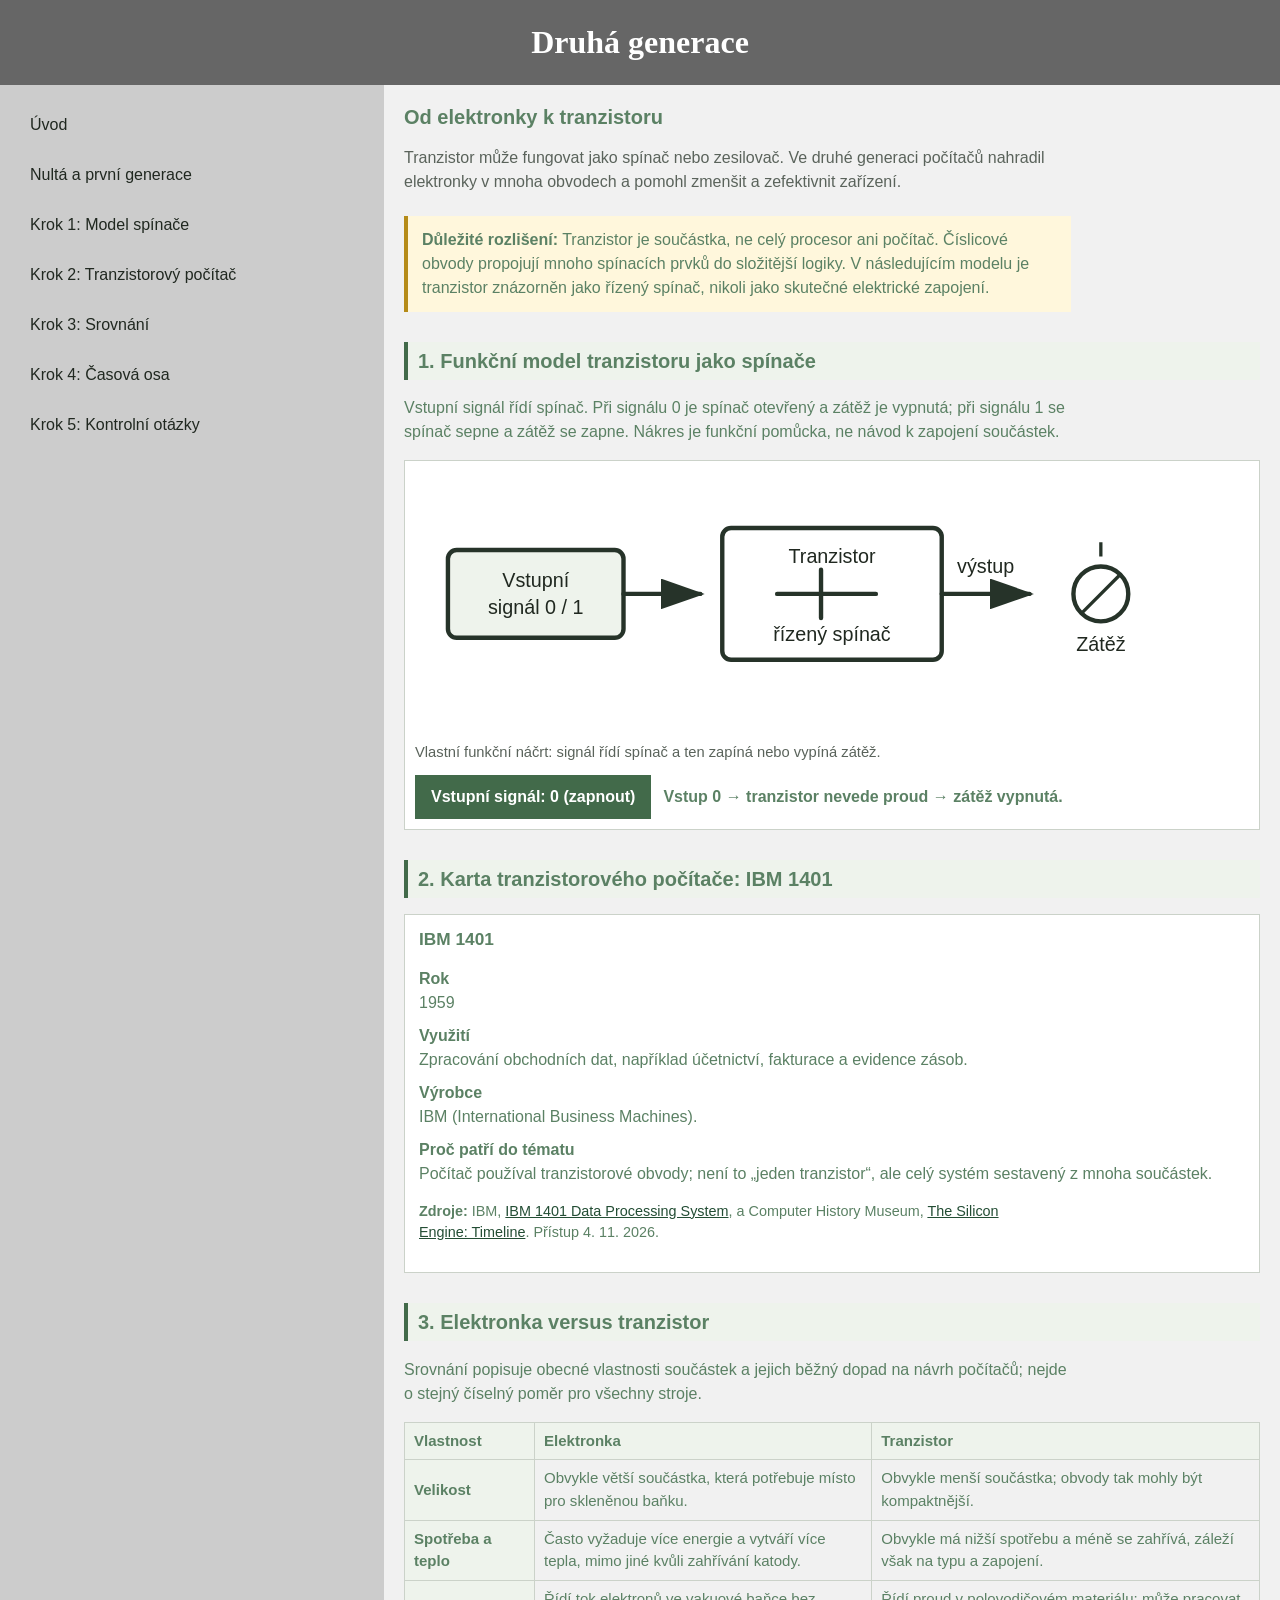
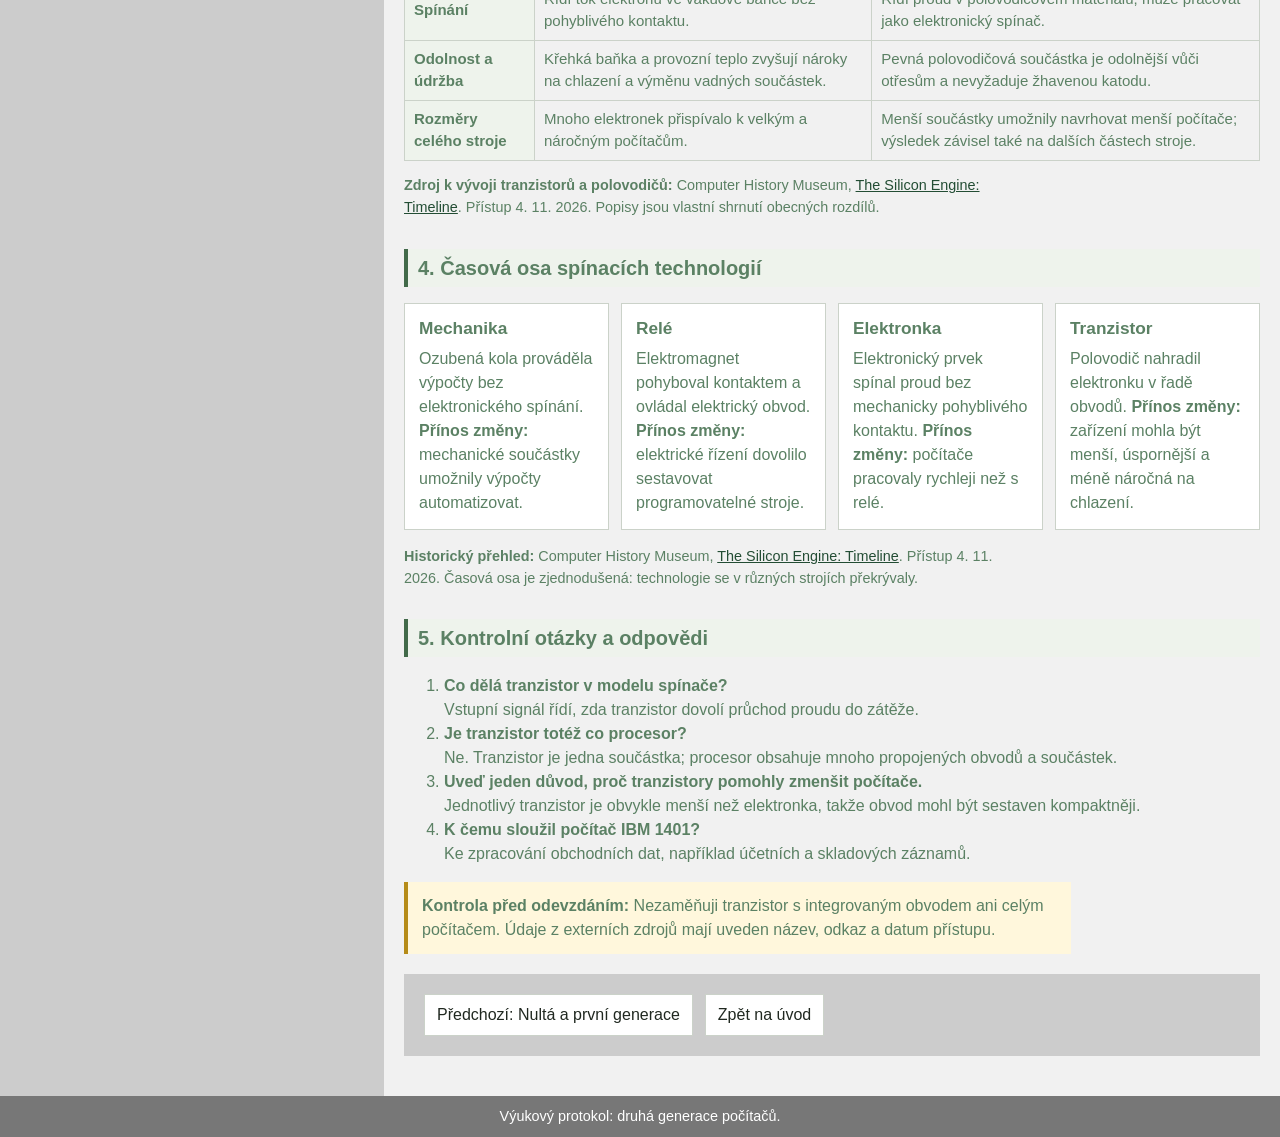
==== druha-generace.html @ c9c96790 "Add second-generation computer page Co-authored-by: Copilot <223556219+Copilot@users.noreply.github." ====
<!doctype html>
<html lang="cs">
<head>
  <meta charset="utf-8">
  <meta name="viewport" content="width=device-width, initial-scale=1">
  <meta name="author" content="Sebastian Bitto">
  <title>Druhá generace počítačů</title>
  <link rel="stylesheet" href="styles.css">
  <script src="script.js" defer></script>
</head>
<body>
  <main>
    <header class="site-header">
      <h1>Druhá generace</h1>
    </header>

    <section class="layout">
      <nav aria-label="Obsah stránky">
        <ul>
          <li><a href="index.html">Úvod</a></li>
          <li><a href="nulta-generace.html">Nultá a první generace</a></li>
          <li><a href="#model">Krok 1: Model spínače</a></li>
          <li><a href="#pocitac">Krok 2: Tranzistorový počítač</a></li>
          <li><a href="#srovnani">Krok 3: Srovnání</a></li>
          <li><a href="#casova-osa">Krok 4: Časová osa</a></li>
          <li><a href="#otazky">Krok 5: Kontrolní otázky</a></li>
        </ul>
      </nav>

      <article class="content">
        <header class="content-header">
          <h2>Od elektronky k tranzistoru</h2>
          <p class="intro">Tranzistor může fungovat jako spínač nebo zesilovač. Ve druhé generaci počítačů nahradil elektronky v mnoha obvodech a pomohl zmenšit a zefektivnit zařízení.</p>
        </header>

        <p class="note"><strong>Důležité rozlišení:</strong> Tranzistor je součástka, ne celý procesor ani počítač. Číslicové obvody propojují mnoho spínacích prvků do složitější logiky. V následujícím modelu je tranzistor znázorněn jako řízený spínač, nikoli jako skutečné elektrické zapojení.</p>

        <section id="model">
          <h2>1. Funkční model tranzistoru jako spínače</h2>
          <p>Vstupní signál řídí spínač. Při signálu 0 je spínač otevřený a zátěž je vypnutá; při signálu 1 se spínač sepne a zátěž se zapne. Nákres je funkční pomůcka, ne návod k zapojení součástek.</p>
          <div class="diagram">
            <svg viewBox="0 0 760 240" role="img" aria-labelledby="transistor-title transistor-desc">
              <title id="transistor-title">Funkční model tranzistoru jako řízeného spínače</title>
              <desc id="transistor-desc">Vstupní signál ovládá tranzistorový spínač. Spínač řídí tok proudu ke zátěži, zde znázorněné žárovkou.</desc>
              <defs>
                <marker id="arrowhead" markerWidth="10" markerHeight="7" refX="9" refY="3.5" orient="auto">
                  <polygon points="0 0, 10 3.5, 0 7" fill="#263329" />
                </marker>
              </defs>
              <g fill="none" stroke="#263329" stroke-width="4" stroke-linecap="round" stroke-linejoin="round">
                <rect x="30" y="72" width="160" height="80" rx="8" fill="#eef3ec" />
                <path d="M190 112 H260" marker-end="url(#arrowhead)" />
                <rect x="280" y="52" width="200" height="120" rx="8" fill="#ffffff" />
                <path d="M480 112 H560" marker-end="url(#arrowhead)" />
              </g>
              <path d="M330 112 H370 M370 90 V134 M370 112 H420" fill="none" stroke="#263329" stroke-width="4" stroke-linecap="round" />
              <circle id="switch-load" cx="625" cy="112" r="25" fill="#ffffff" stroke="#263329" stroke-width="4" />
              <path d="M608 129 L642 95 M625 78 V65" fill="none" stroke="#263329" stroke-width="3" />
              <g fill="#202820" font-family="Arial, sans-serif" font-size="18" text-anchor="middle">
                <text x="110" y="106">Vstupní</text><text x="110" y="130">signál 0 / 1</text>
                <text x="380" y="84">Tranzistor</text><text x="380" y="155">řízený spínač</text>
                <text x="625" y="164">Zátěž</text>
                <text x="520" y="93">výstup</text>
              </g>
            </svg>
            <p class="caption">Vlastní funkční náčrt: signál řídí spínač a ten zapíná nebo vypíná zátěž.</p>
            <div class="switch-demo">
              <button id="transistor-switch" type="button" aria-pressed="false">Vstupní signál: 0 (zapnout)</button>
              <p id="switch-status" class="switch-status" aria-live="polite">Vstup 0 → tranzistor nevede proud → zátěž vypnutá.</p>
            </div>
          </div>
        </section>

        <section id="pocitac">
          <h2>2. Karta tranzistorového počítače: IBM 1401</h2>
          <article class="history-card">
            <h3>IBM 1401</h3>
            <dl>
              <dt>Rok</dt><dd>1959</dd>
              <dt>Využití</dt><dd>Zpracování obchodních dat, například účetnictví, fakturace a evidence zásob.</dd>
              <dt>Výrobce</dt><dd>IBM (International Business Machines).</dd>
              <dt>Proč patří do tématu</dt><dd>Počítač používal tranzistorové obvody; není to „jeden tranzistor“, ale celý systém sestavený z mnoha součástek.</dd>
            </dl>
            <p class="source"><strong>Zdroje:</strong> IBM, <a href="https://www.ibm.com/history/1401" target="_blank" rel="noopener noreferrer">IBM 1401 Data Processing System</a>, a Computer History Museum, <a href="https://www.computerhistory.org/siliconengine/timeline/" target="_blank" rel="noopener noreferrer">The Silicon Engine: Timeline</a>. Přístup 4. 11. 2026.</p>
          </article>
        </section>

        <section id="srovnani">
          <h2>3. Elektronka versus tranzistor</h2>
          <p>Srovnání popisuje obecné vlastnosti součástek a jejich běžný dopad na návrh počítačů; nejde o stejný číselný poměr pro všechny stroje.</p>
          <table>
            <thead>
              <tr><th>Vlastnost</th><th>Elektronka</th><th>Tranzistor</th></tr>
            </thead>
            <tbody>
              <tr><th scope="row">Velikost</th><td>Obvykle větší součástka, která potřebuje místo pro skleněnou baňku.</td><td>Obvykle menší součástka; obvody tak mohly být kompaktnější.</td></tr>
              <tr><th scope="row">Spotřeba a teplo</th><td>Často vyžaduje více energie a vytváří více tepla, mimo jiné kvůli zahřívání katody.</td><td>Obvykle má nižší spotřebu a méně se zahřívá, záleží však na typu a zapojení.</td></tr>
              <tr><th scope="row">Spínání</th><td>Řídí tok elektronů ve vakuové baňce bez pohyblivého kontaktu.</td><td>Řídí proud v polovodičovém materiálu; může pracovat jako elektronický spínač.</td></tr>
              <tr><th scope="row">Odolnost a údržba</th><td>Křehká baňka a provozní teplo zvyšují nároky na chlazení a výměnu vadných součástek.</td><td>Pevná polovodičová součástka je odolnější vůči otřesům a nevyžaduje žhavenou katodu.</td></tr>
              <tr><th scope="row">Rozměry celého stroje</th><td>Mnoho elektronek přispívalo k velkým a náročným počítačům.</td><td>Menší součástky umožnily navrhovat menší počítače; výsledek závisel také na dalších částech stroje.</td></tr>
            </tbody>
          </table>
          <p class="source"><strong>Zdroj k vývoji tranzistorů a polovodičů:</strong> Computer History Museum, <a href="https://www.computerhistory.org/siliconengine/timeline/" target="_blank" rel="noopener noreferrer">The Silicon Engine: Timeline</a>. Přístup 4. 11. 2026. Popisy jsou vlastní shrnutí obecných rozdílů.</p>
        </section>

        <section id="casova-osa">
          <h2>4. Časová osa spínacích technologií</h2>
          <div class="timeline" aria-label="Vývoj od mechanických prvků k tranzistorům">
            <article class="timeline-step">
              <h3>Mechanika</h3>
              <p>Ozubená kola prováděla výpočty bez elektronického spínání. <strong>Přínos změny:</strong> mechanické součástky umožnily výpočty automatizovat.</p>
            </article>
            <article class="timeline-step">
              <h3>Relé</h3>
              <p>Elektromagnet pohyboval kontaktem a ovládal elektrický obvod. <strong>Přínos změny:</strong> elektrické řízení dovolilo sestavovat programovatelné stroje.</p>
            </article>
            <article class="timeline-step">
              <h3>Elektronka</h3>
              <p>Elektronický prvek spínal proud bez mechanicky pohyblivého kontaktu. <strong>Přínos změny:</strong> počítače pracovaly rychleji než s relé.</p>
            </article>
            <article class="timeline-step">
              <h3>Tranzistor</h3>
              <p>Polovodič nahradil elektronku v řadě obvodů. <strong>Přínos změny:</strong> zařízení mohla být menší, úspornější a méně náročná na chlazení.</p>
            </article>
          </div>
          <p class="source"><strong>Historický přehled:</strong> Computer History Museum, <a href="https://www.computerhistory.org/siliconengine/timeline/" target="_blank" rel="noopener noreferrer">The Silicon Engine: Timeline</a>. Přístup 4. 11. 2026. Časová osa je zjednodušená: technologie se v různých strojích překrývaly.</p>
        </section>

        <section id="otazky">
          <h2>5. Kontrolní otázky a odpovědi</h2>
          <ol>
            <li><strong>Co dělá tranzistor v modelu spínače?</strong><br>Vstupní signál řídí, zda tranzistor dovolí průchod proudu do zátěže.</li>
            <li><strong>Je tranzistor totéž co procesor?</strong><br>Ne. Tranzistor je jedna součástka; procesor obsahuje mnoho propojených obvodů a součástek.</li>
            <li><strong>Uveď jeden důvod, proč tranzistory pomohly zmenšit počítače.</strong><br>Jednotlivý tranzistor je obvykle menší než elektronka, takže obvod mohl být sestaven kompaktněji.</li>
            <li><strong>K čemu sloužil počítač IBM 1401?</strong><br>Ke zpracování obchodních dat, například účetních a skladových záznamů.</li>
          </ol>
        </section>

        <p class="note"><strong>Kontrola před odevzdáním:</strong> Nezaměňuji tranzistor s integrovaným obvodem ani celým počítačem. Údaje z externích zdrojů mají uveden název, odkaz a datum přístupu.</p>
        <nav class="generation-links" aria-label="Další stránky">
          <a href="nulta-generace.html">Předchozí: Nultá a první generace</a>
          <a href="index.html">Zpět na úvod</a>
        </nav>
      </article>
    </section>

    <footer>
      <p>Výukový protokol: druhá generace počítačů.</p>
    </footer>
  </main>
</body>
</html>
---- styles.css ----
:root {
  color-scheme: light;
  --ink: #5b8164;
  --muted: #5a635b;
  --paper: #ffffff;
  --line: #cbd2c9;
  --green: #426a4a;
  --soft-green: #eef3ec;
  --soft-yellow: #fff7dc;
  --header: #666666;
  --nav: #cccccc;
  --content: #f1f1f1;
}

* { box-sizing: border-box; }

body {
  margin: 0;
  background: #ffffff;
  color: var(--ink);
  font: 16px/1.5 Arial, sans-serif;
}

main { width: 100%; }
h1, h2, h3 { line-height: 1.2; }
h1 { margin: 0; color: #ffffff; font: bold 2rem Georgia, "Times New Roman", serif; }
h2 { margin-top: 30px; padding: 7px 10px; border-left: 4px solid var(--green); background: var(--soft-green); font-size: 1.25rem; }
h3 { margin-top: 0; font-size: 1.08rem; }
p { max-width: 75ch; }
a { color: #234d34; overflow-wrap: anywhere; }
.site-header { background: var(--header); padding: 24px 30px; text-align: center; }
.layout { display: grid; grid-template-columns: 30% minmax(0, 70%); }
nav { background: var(--nav); padding: 20px; }
nav ul { list-style: none; margin: 0; padding: 0; }
nav li + li { margin-top: 10px; }
nav a { display: block; padding: 8px 10px; color: #202820; text-decoration: none; }
nav a:hover, nav a:focus { background: #ffffff; text-decoration: underline; }
.content { min-width: 0; padding: 20px; background: var(--content); }
.content-header h2 { margin-top: 0; padding: 0; border: 0; background: transparent; }
.intro { color: var(--muted); margin: 8px 0 22px; }
.student { border-top: 1px solid var(--line); border-bottom: 1px solid var(--line); padding: 10px 0; color: var(--muted); }
.note { padding: 12px 14px; background: var(--soft-yellow); border-left: 4px solid #b58b18; }
.diagram { margin: 16px 0 8px; padding: 10px; border: 1px solid var(--line); background: #fff; overflow-x: auto; }
.diagram svg { display: block; width: 100%; min-width: 440px; height: auto; }
.caption { margin: 6px 0 0; font-size: .92rem; color: var(--muted); }
.models { display: grid; grid-template-columns: repeat(2, minmax(0, 1fr)); gap: 14px; margin-top: 14px; }
.model { padding: 14px; border: 1px solid var(--line); background: #fff; }
.model p { margin: 8px 0; }
.circuit { margin: 12px 0; padding: 6px; border: 1px solid var(--line); background: #fff; overflow-x: auto; }
.circuit svg { display: block; width: 100%; min-width: 360px; height: auto; }
table { width: 100%; border-collapse: collapse; margin-top: 12px; font-family: Arial, sans-serif; font-size: .94rem; }
th, td { padding: 7px 9px; border: 1px solid var(--line); text-align: left; }
th { background: var(--soft-green); }
.cards { display: grid; grid-template-columns: repeat(2, minmax(0, 1fr)); gap: 14px; margin-top: 14px; }
.history-card { padding: 14px; border: 1px solid var(--line); background: #fff; }
.history-card dl { margin: 0; }
.history-card dt { margin-top: 9px; font-weight: bold; }
.history-card dd { margin-left: 0; }
.source { font-size: .9rem; }
.photo { max-width: 760px; margin: 16px 0; padding: 14px; border: 1px solid var(--line); background: #fff; }
.photo img { display: block; width: 100%; height: auto; }
.photo figcaption { margin-top: 10px; color: var(--muted); font-size: .92rem; }
.flow { display: grid; grid-template-columns: repeat(5, auto); align-items: center; justify-content: center; gap: 12px; margin: 16px 0; }
.flow-step { min-width: 130px; padding: 12px; border: 1px solid var(--line); background: #fff; text-align: center; }
.flow-arrow { color: var(--green); font-size: 1.5rem; font-weight: bold; }
.demo { margin-top: 12px; padding: 12px; border: 1px solid var(--line); background: #fff; }
.demo label { display: block; font-weight: bold; }
.demo input { width: 8rem; margin: 6px 0; padding: 7px; font: inherit; }
.demo ol { margin-bottom: 0; }
.switch-demo { display: flex; flex-wrap: wrap; align-items: center; gap: 12px; margin-top: 12px; }
.switch-demo button, .home-page a {
  min-height: 44px;
  padding: 9px 16px;
  border: 0;
  background: var(--green);
  color: #fff;
  font: bold 1rem Arial, sans-serif;
  cursor: pointer;
}
.switch-demo button:hover, .home-page a:hover { background: #315239; }
.switch-demo button:focus-visible, .home-page a:focus-visible { outline: 3px solid #e8c65c; outline-offset: 3px; }
.switch-status { margin: 0; font-weight: bold; }
.generation-links { display: flex; flex-wrap: wrap; gap: 12px; margin: 20px 0; }
.generation-links a { display: inline-block; padding: 8px 12px; background: #fff; border: 1px solid var(--line); }
.timeline { display: grid; grid-template-columns: repeat(4, minmax(0, 1fr)); gap: 12px; margin: 16px 0; }
.timeline-step { padding: 14px; border: 1px solid var(--line); background: #fff; }
.timeline-step h3 { margin-bottom: 8px; }
.timeline-step p { margin: 0; }
.home-page {
  display: grid;
  min-height: 100vh;
  place-items: center;
  padding: 24px;
  color: #202820;
  font-family: Georgia, "Times New Roman", serif;
  text-align: center;
}
.home-page main { max-width: 700px; }
.home-page h1 { margin: 0 0 28px; color: #202820; font-size: clamp(2.5rem, 8vw, 4rem); line-height: 1.1; }
.home-page a { display: inline-flex; align-items: center; justify-content: center; gap: 14px; text-decoration: none; }
.home-page a::after { content: "->"; }
footer { background: #777777; margin: 0; padding: 10px 20px; color: #ffffff; text-align: center; font-size: .9rem; }
footer p { margin: 0 auto; }

@media (max-width: 700px) {
  .layout { grid-template-columns: 1fr; }
  .models, .cards, .timeline { grid-template-columns: 1fr; }
  .site-header { padding: 22px 18px; }
  .content { padding: 18px; }
  .flow { grid-template-columns: 1fr; gap: 6px; }
  .flow-arrow { transform: rotate(90deg); }
}

@media (prefers-reduced-motion: reduce) {
  *, *::before, *::after { scroll-behavior: auto !important; }
}
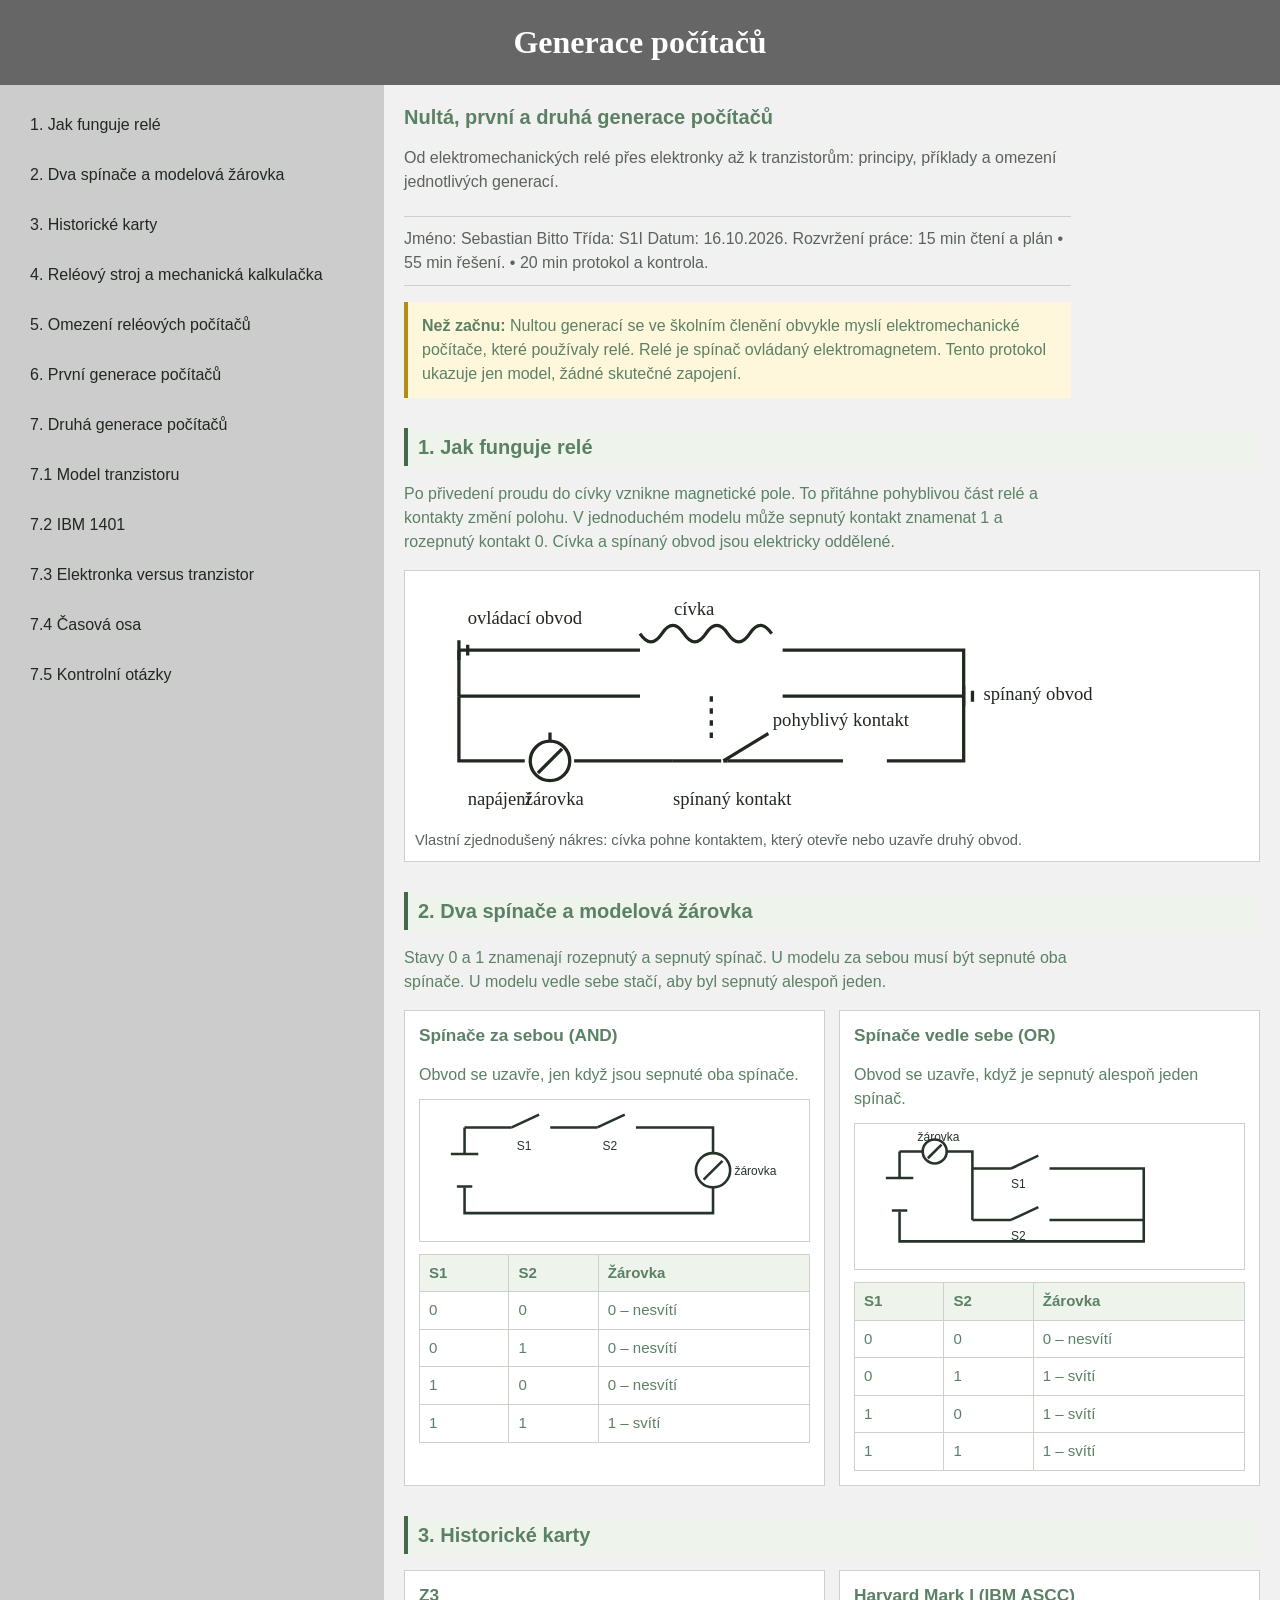
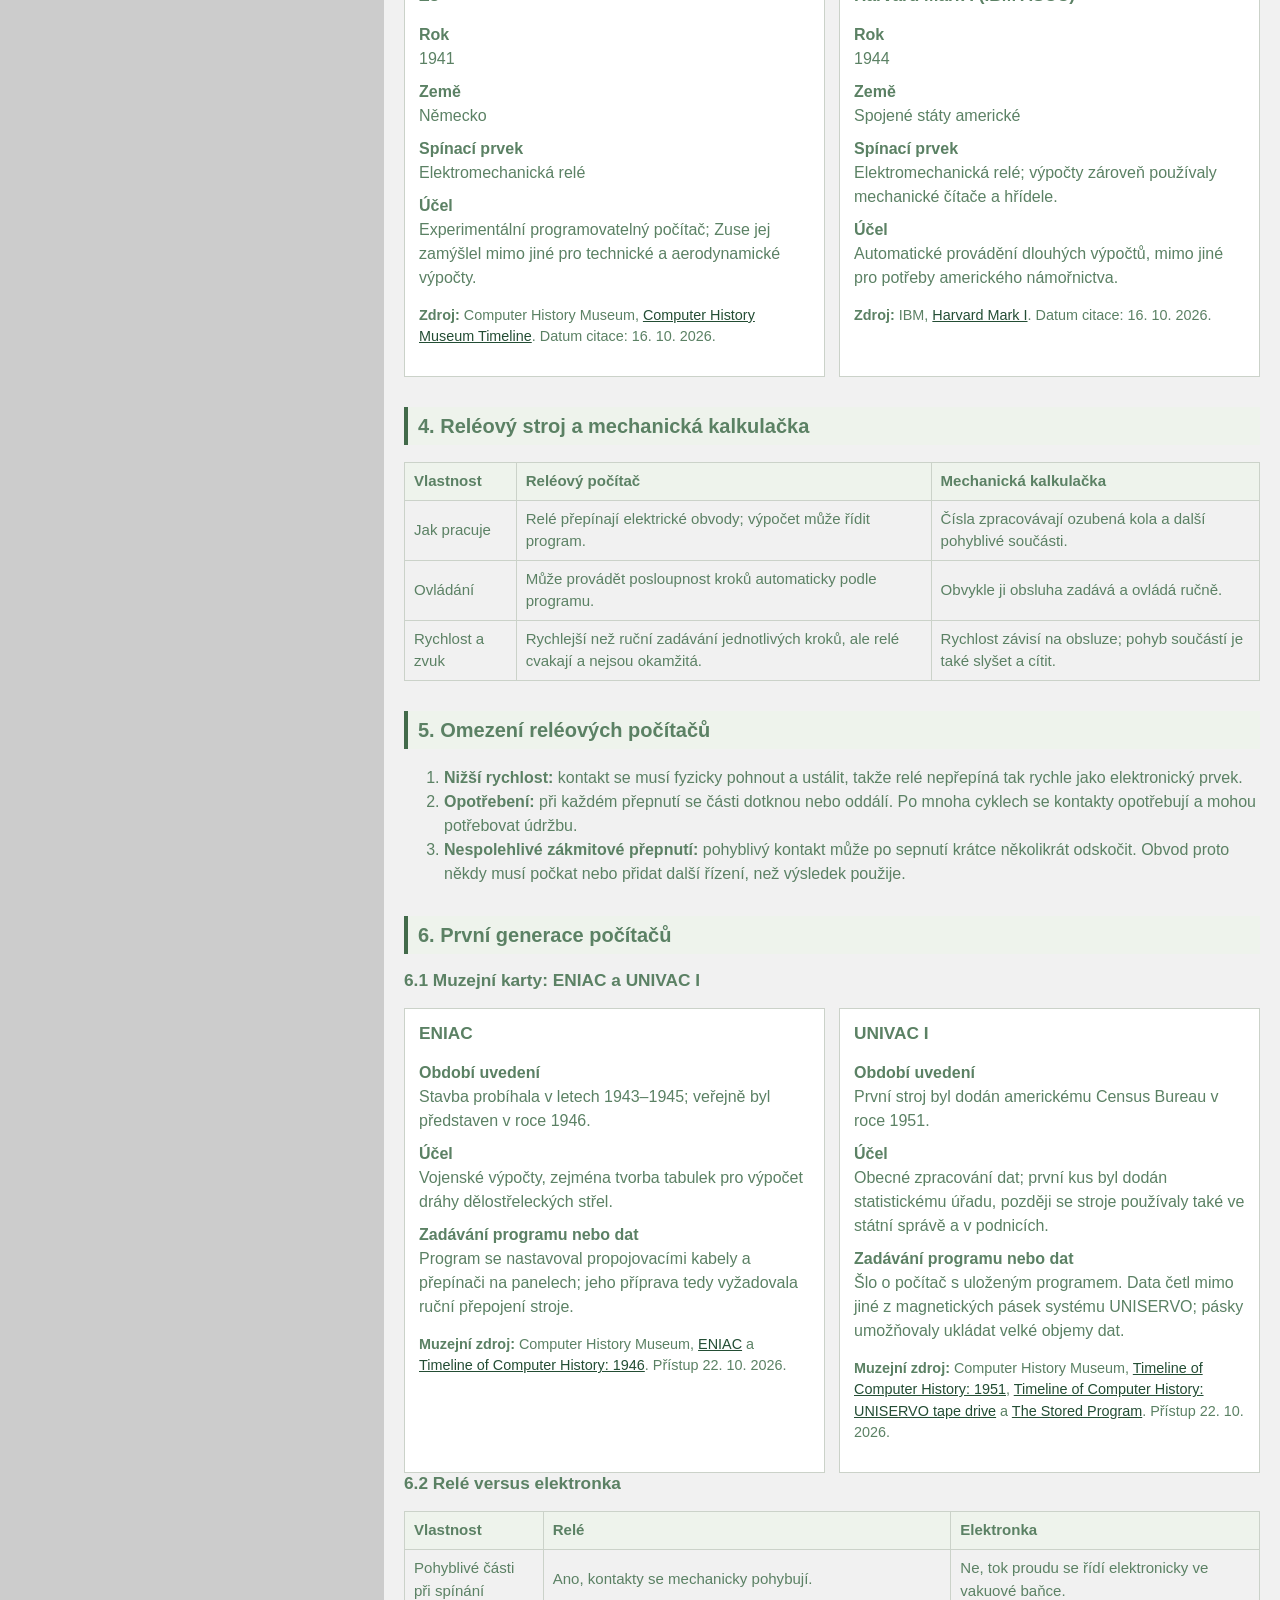
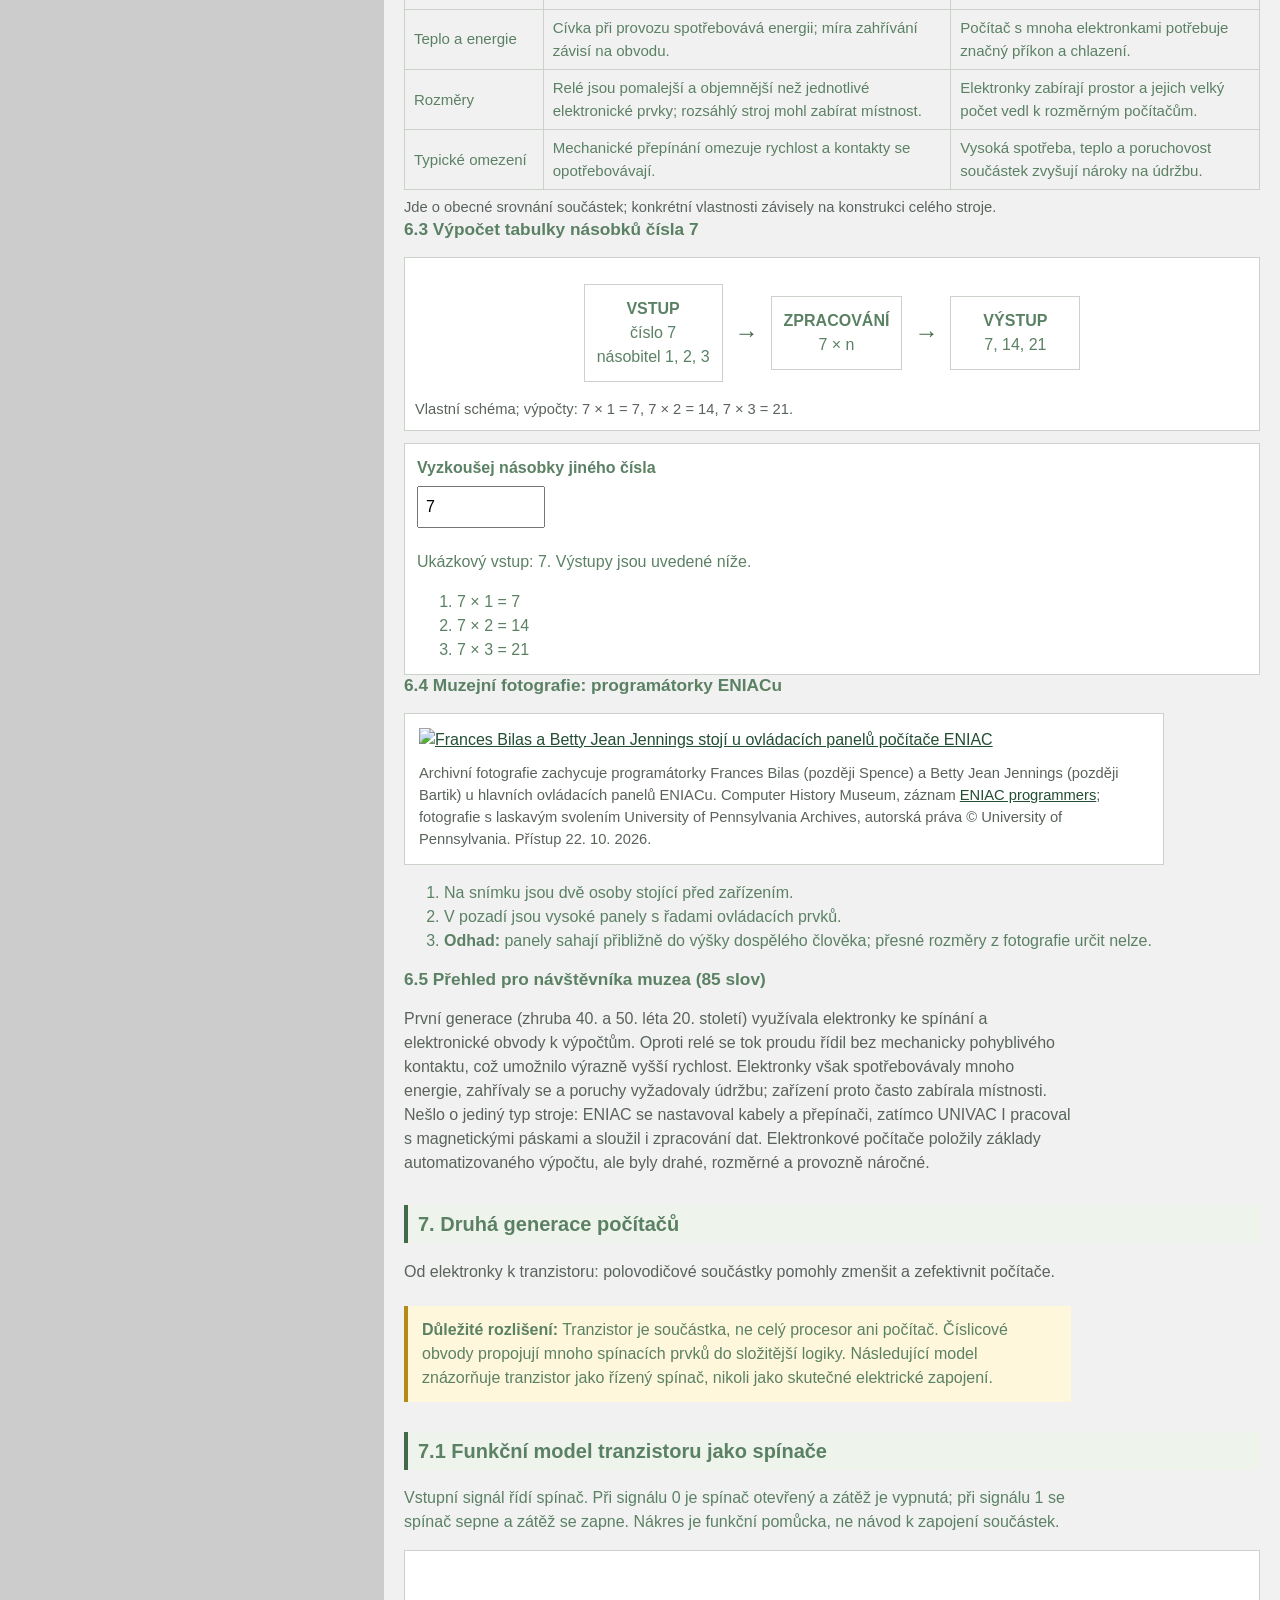
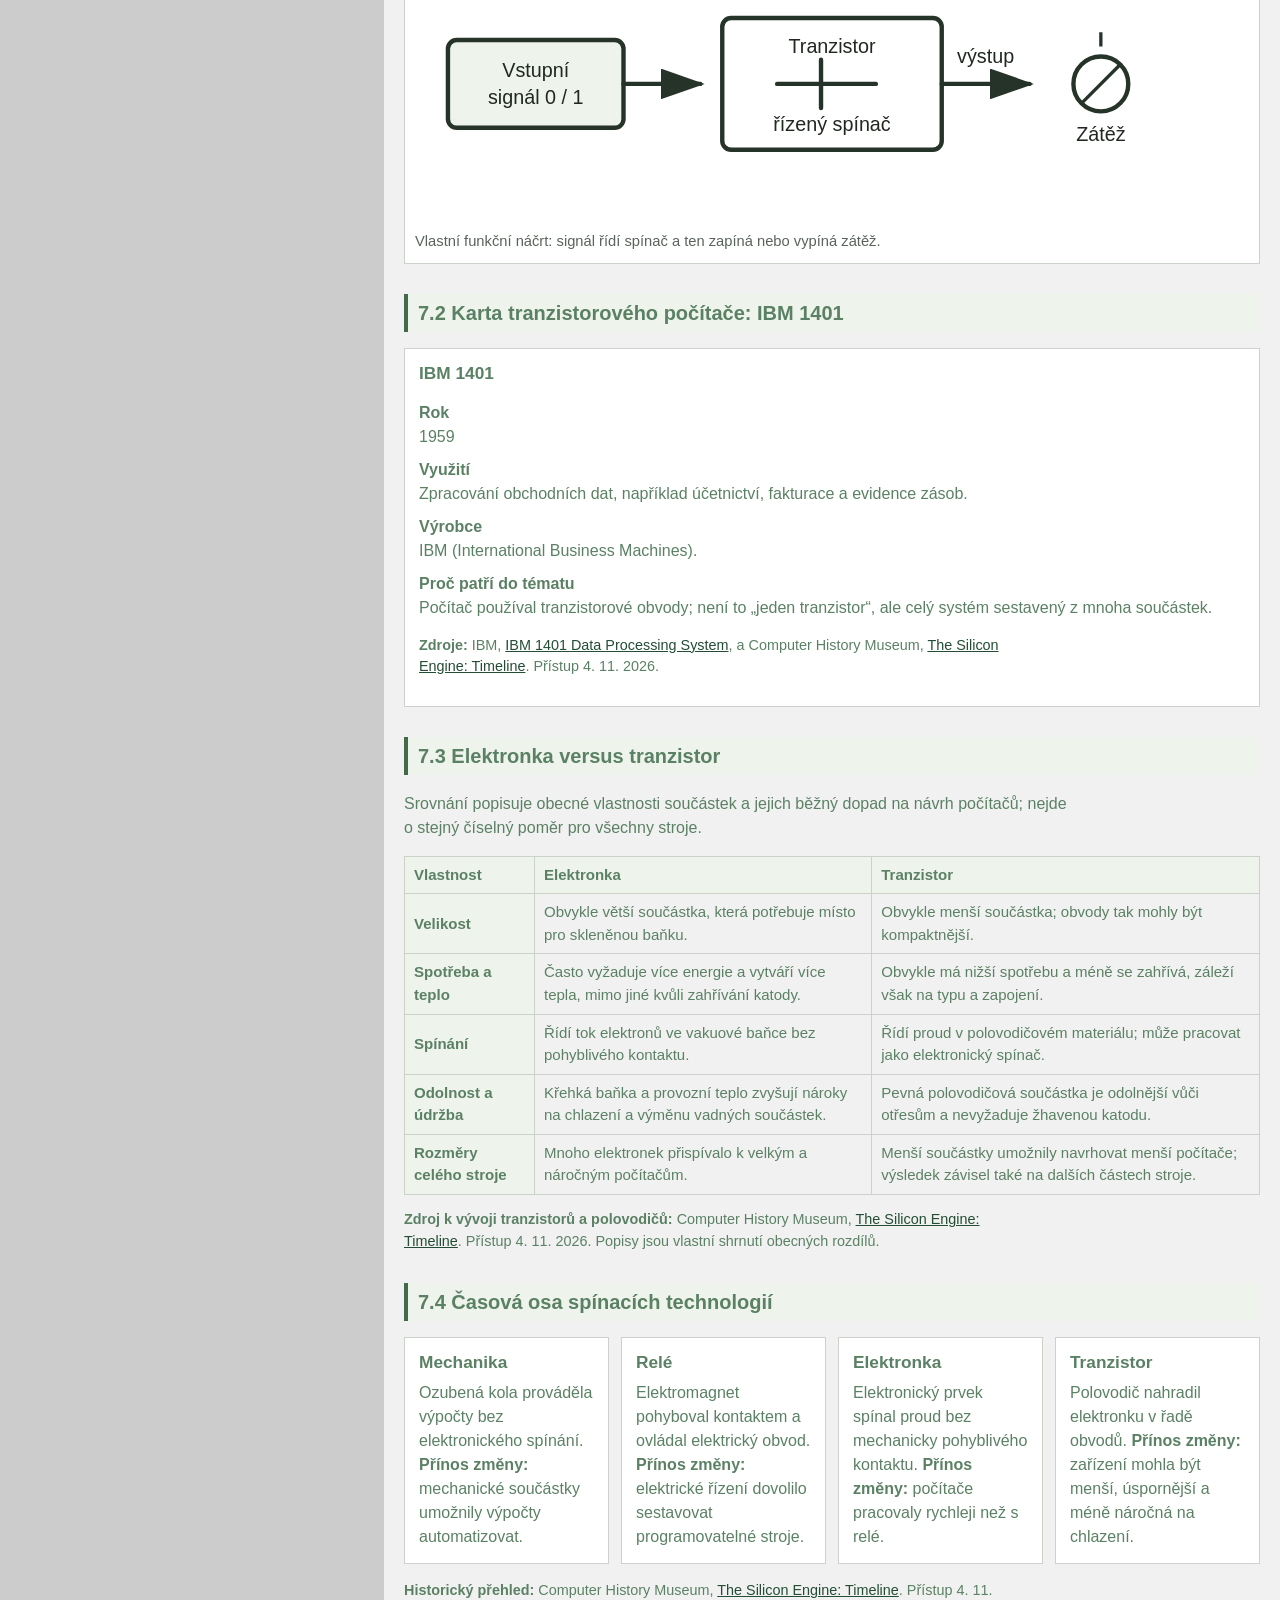
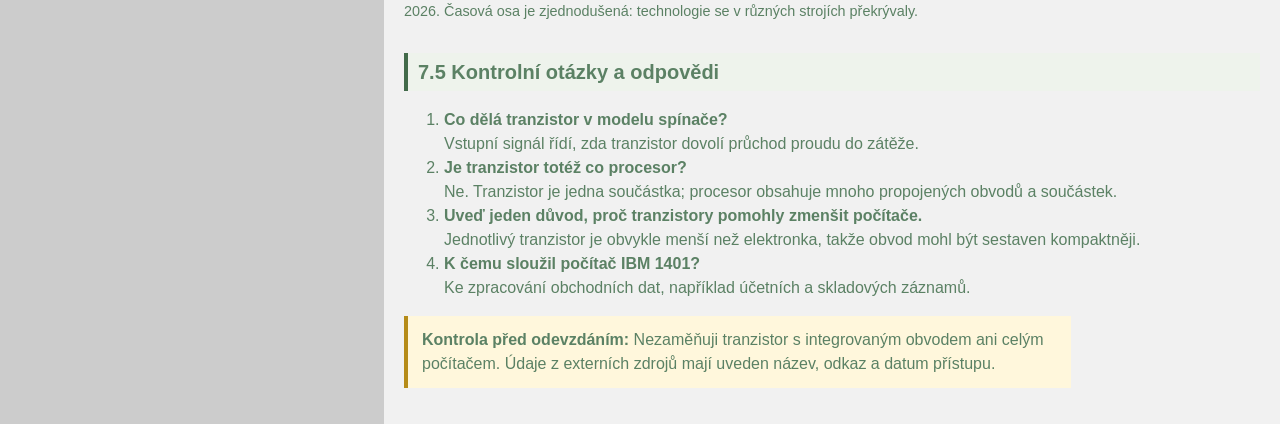
==== commit 87b1d97f: "Combine computer generations on one page Co-authored-by: Copilot <223556219+Copilot@users.noreply.gi" ====
--- a/druha-generace.html
+++ b/druha-generace.html
@@ -3,150 +3,12 @@
 <head>
   <meta charset="utf-8">
   <meta name="viewport" content="width=device-width, initial-scale=1">
-  <meta name="author" content="Sebastian Bitto">
-  <title>Druhá generace počítačů</title>
-  <link rel="stylesheet" href="styles.css">
-  <script src="script.js" defer></script>
+  <meta http-equiv="refresh" content="0; url=index.html#druha-generace">
+  <title>Druhá generace počítačů | Generace počítačů</title>
 </head>
 <body>
-  <main>
-    <header class="site-header">
-      <h1>Druhá generace</h1>
-    </header>
-
-    <section class="layout">
-      <nav aria-label="Obsah stránky">
-        <ul>
-          <li><a href="index.html">Úvod</a></li>
-          <li><a href="nulta-generace.html">Nultá a první generace</a></li>
-          <li><a href="#model">Krok 1: Model spínače</a></li>
-          <li><a href="#pocitac">Krok 2: Tranzistorový počítač</a></li>
-          <li><a href="#srovnani">Krok 3: Srovnání</a></li>
-          <li><a href="#casova-osa">Krok 4: Časová osa</a></li>
-          <li><a href="#otazky">Krok 5: Kontrolní otázky</a></li>
-        </ul>
-      </nav>
-
-      <article class="content">
-        <header class="content-header">
-          <h2>Od elektronky k tranzistoru</h2>
-          <p class="intro">Tranzistor může fungovat jako spínač nebo zesilovač. Ve druhé generaci počítačů nahradil elektronky v mnoha obvodech a pomohl zmenšit a zefektivnit zařízení.</p>
-        </header>
-
-        <p class="note"><strong>Důležité rozlišení:</strong> Tranzistor je součástka, ne celý procesor ani počítač. Číslicové obvody propojují mnoho spínacích prvků do složitější logiky. V následujícím modelu je tranzistor znázorněn jako řízený spínač, nikoli jako skutečné elektrické zapojení.</p>
-
-        <section id="model">
-          <h2>1. Funkční model tranzistoru jako spínače</h2>
-          <p>Vstupní signál řídí spínač. Při signálu 0 je spínač otevřený a zátěž je vypnutá; při signálu 1 se spínač sepne a zátěž se zapne. Nákres je funkční pomůcka, ne návod k zapojení součástek.</p>
-          <div class="diagram">
-            <svg viewBox="0 0 760 240" role="img" aria-labelledby="transistor-title transistor-desc">
-              <title id="transistor-title">Funkční model tranzistoru jako řízeného spínače</title>
-              <desc id="transistor-desc">Vstupní signál ovládá tranzistorový spínač. Spínač řídí tok proudu ke zátěži, zde znázorněné žárovkou.</desc>
-              <defs>
-                <marker id="arrowhead" markerWidth="10" markerHeight="7" refX="9" refY="3.5" orient="auto">
-                  <polygon points="0 0, 10 3.5, 0 7" fill="#263329" />
-                </marker>
-              </defs>
-              <g fill="none" stroke="#263329" stroke-width="4" stroke-linecap="round" stroke-linejoin="round">
-                <rect x="30" y="72" width="160" height="80" rx="8" fill="#eef3ec" />
-                <path d="M190 112 H260" marker-end="url(#arrowhead)" />
-                <rect x="280" y="52" width="200" height="120" rx="8" fill="#ffffff" />
-                <path d="M480 112 H560" marker-end="url(#arrowhead)" />
-              </g>
-              <path d="M330 112 H370 M370 90 V134 M370 112 H420" fill="none" stroke="#263329" stroke-width="4" stroke-linecap="round" />
-              <circle id="switch-load" cx="625" cy="112" r="25" fill="#ffffff" stroke="#263329" stroke-width="4" />
-              <path d="M608 129 L642 95 M625 78 V65" fill="none" stroke="#263329" stroke-width="3" />
-              <g fill="#202820" font-family="Arial, sans-serif" font-size="18" text-anchor="middle">
-                <text x="110" y="106">Vstupní</text><text x="110" y="130">signál 0 / 1</text>
-                <text x="380" y="84">Tranzistor</text><text x="380" y="155">řízený spínač</text>
-                <text x="625" y="164">Zátěž</text>
-                <text x="520" y="93">výstup</text>
-              </g>
-            </svg>
-            <p class="caption">Vlastní funkční náčrt: signál řídí spínač a ten zapíná nebo vypíná zátěž.</p>
-            <div class="switch-demo">
-              <button id="transistor-switch" type="button" aria-pressed="false">Vstupní signál: 0 (zapnout)</button>
-              <p id="switch-status" class="switch-status" aria-live="polite">Vstup 0 → tranzistor nevede proud → zátěž vypnutá.</p>
-            </div>
-          </div>
-        </section>
-
-        <section id="pocitac">
-          <h2>2. Karta tranzistorového počítače: IBM 1401</h2>
-          <article class="history-card">
-            <h3>IBM 1401</h3>
-            <dl>
-              <dt>Rok</dt><dd>1959</dd>
-              <dt>Využití</dt><dd>Zpracování obchodních dat, například účetnictví, fakturace a evidence zásob.</dd>
-              <dt>Výrobce</dt><dd>IBM (International Business Machines).</dd>
-              <dt>Proč patří do tématu</dt><dd>Počítač používal tranzistorové obvody; není to „jeden tranzistor“, ale celý systém sestavený z mnoha součástek.</dd>
-            </dl>
-            <p class="source"><strong>Zdroje:</strong> IBM, <a href="https://www.ibm.com/history/1401" target="_blank" rel="noopener noreferrer">IBM 1401 Data Processing System</a>, a Computer History Museum, <a href="https://www.computerhistory.org/siliconengine/timeline/" target="_blank" rel="noopener noreferrer">The Silicon Engine: Timeline</a>. Přístup 4. 11. 2026.</p>
-          </article>
-        </section>
-
-        <section id="srovnani">
-          <h2>3. Elektronka versus tranzistor</h2>
-          <p>Srovnání popisuje obecné vlastnosti součástek a jejich běžný dopad na návrh počítačů; nejde o stejný číselný poměr pro všechny stroje.</p>
-          <table>
-            <thead>
-              <tr><th>Vlastnost</th><th>Elektronka</th><th>Tranzistor</th></tr>
-            </thead>
-            <tbody>
-              <tr><th scope="row">Velikost</th><td>Obvykle větší součástka, která potřebuje místo pro skleněnou baňku.</td><td>Obvykle menší součástka; obvody tak mohly být kompaktnější.</td></tr>
-              <tr><th scope="row">Spotřeba a teplo</th><td>Často vyžaduje více energie a vytváří více tepla, mimo jiné kvůli zahřívání katody.</td><td>Obvykle má nižší spotřebu a méně se zahřívá, záleží však na typu a zapojení.</td></tr>
-              <tr><th scope="row">Spínání</th><td>Řídí tok elektronů ve vakuové baňce bez pohyblivého kontaktu.</td><td>Řídí proud v polovodičovém materiálu; může pracovat jako elektronický spínač.</td></tr>
-              <tr><th scope="row">Odolnost a údržba</th><td>Křehká baňka a provozní teplo zvyšují nároky na chlazení a výměnu vadných součástek.</td><td>Pevná polovodičová součástka je odolnější vůči otřesům a nevyžaduje žhavenou katodu.</td></tr>
-              <tr><th scope="row">Rozměry celého stroje</th><td>Mnoho elektronek přispívalo k velkým a náročným počítačům.</td><td>Menší součástky umožnily navrhovat menší počítače; výsledek závisel také na dalších částech stroje.</td></tr>
-            </tbody>
-          </table>
-          <p class="source"><strong>Zdroj k vývoji tranzistorů a polovodičů:</strong> Computer History Museum, <a href="https://www.computerhistory.org/siliconengine/timeline/" target="_blank" rel="noopener noreferrer">The Silicon Engine: Timeline</a>. Přístup 4. 11. 2026. Popisy jsou vlastní shrnutí obecných rozdílů.</p>
-        </section>
-
-        <section id="casova-osa">
-          <h2>4. Časová osa spínacích technologií</h2>
-          <div class="timeline" aria-label="Vývoj od mechanických prvků k tranzistorům">
-            <article class="timeline-step">
-              <h3>Mechanika</h3>
-              <p>Ozubená kola prováděla výpočty bez elektronického spínání. <strong>Přínos změny:</strong> mechanické součástky umožnily výpočty automatizovat.</p>
-            </article>
-            <article class="timeline-step">
-              <h3>Relé</h3>
-              <p>Elektromagnet pohyboval kontaktem a ovládal elektrický obvod. <strong>Přínos změny:</strong> elektrické řízení dovolilo sestavovat programovatelné stroje.</p>
-            </article>
-            <article class="timeline-step">
-              <h3>Elektronka</h3>
-              <p>Elektronický prvek spínal proud bez mechanicky pohyblivého kontaktu. <strong>Přínos změny:</strong> počítače pracovaly rychleji než s relé.</p>
-            </article>
-            <article class="timeline-step">
-              <h3>Tranzistor</h3>
-              <p>Polovodič nahradil elektronku v řadě obvodů. <strong>Přínos změny:</strong> zařízení mohla být menší, úspornější a méně náročná na chlazení.</p>
-            </article>
-          </div>
-          <p class="source"><strong>Historický přehled:</strong> Computer History Museum, <a href="https://www.computerhistory.org/siliconengine/timeline/" target="_blank" rel="noopener noreferrer">The Silicon Engine: Timeline</a>. Přístup 4. 11. 2026. Časová osa je zjednodušená: technologie se v různých strojích překrývaly.</p>
-        </section>
-
-        <section id="otazky">
-          <h2>5. Kontrolní otázky a odpovědi</h2>
-          <ol>
-            <li><strong>Co dělá tranzistor v modelu spínače?</strong><br>Vstupní signál řídí, zda tranzistor dovolí průchod proudu do zátěže.</li>
-            <li><strong>Je tranzistor totéž co procesor?</strong><br>Ne. Tranzistor je jedna součástka; procesor obsahuje mnoho propojených obvodů a součástek.</li>
-            <li><strong>Uveď jeden důvod, proč tranzistory pomohly zmenšit počítače.</strong><br>Jednotlivý tranzistor je obvykle menší než elektronka, takže obvod mohl být sestaven kompaktněji.</li>
-            <li><strong>K čemu sloužil počítač IBM 1401?</strong><br>Ke zpracování obchodních dat, například účetních a skladových záznamů.</li>
-          </ol>
-        </section>
-
-        <p class="note"><strong>Kontrola před odevzdáním:</strong> Nezaměňuji tranzistor s integrovaným obvodem ani celým počítačem. Údaje z externích zdrojů mají uveden název, odkaz a datum přístupu.</p>
-        <nav class="generation-links" aria-label="Další stránky">
-          <a href="nulta-generace.html">Předchozí: Nultá a první generace</a>
-          <a href="index.html">Zpět na úvod</a>
-        </nav>
-      </article>
-    </section>
-
-    <footer>
-      <p>Výukový protokol: druhá generace počítačů.</p>
-    </footer>
-  </main>
+  <p>Druhá generace je součástí společné stránky:
+    <a href="index.html#druha-generace">otevřít druhou generaci na stránce s nultou a první</a>.
+  </p>
 </body>
 </html>
